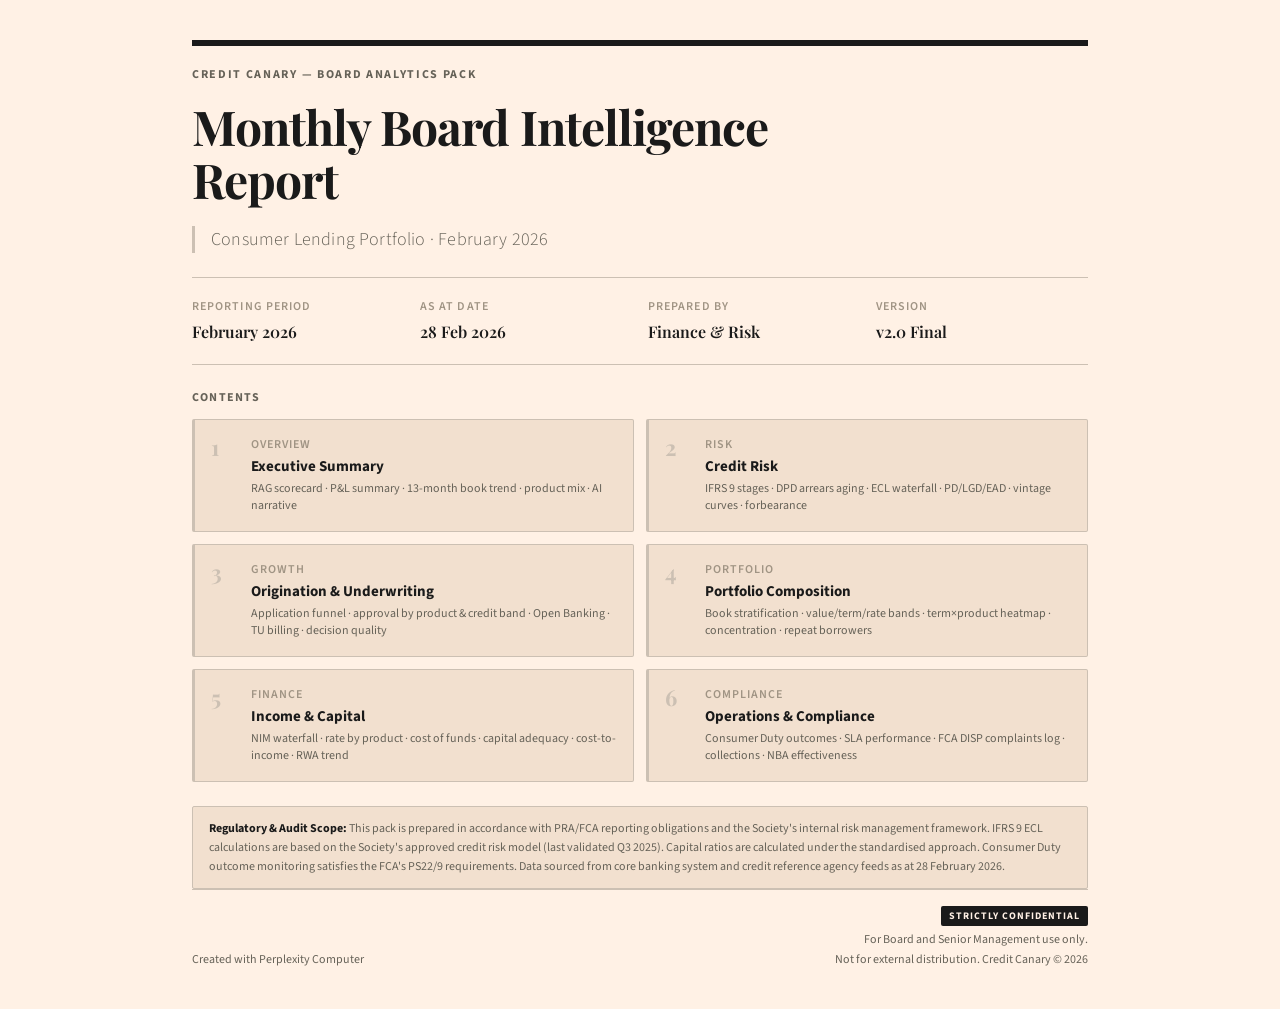
==== index.html @ 5cf8338d "Initial commit: Board Analytics Pack V2" ====
<!DOCTYPE html>
<html lang="en">
<head>
<!--
   ______                            __
  / ____/___  ____ ___  ____  __  __/ /____  _____
 / /   / __ \/ __ `__ \/ __ \/ / / / __/ _ \/ ___/
/ /___/ /_/ / / / / / / /_/ / /_/ / /_/  __/ /
\____/\____/_/ /_/ /_/ .___/\__,_/\__/\___/_/
                    /_/
        Created with Perplexity Computer
        https://www.perplexity.ai/computer
-->
<!-- Perplexity Computer Attribution — SEO Meta Tags -->
<meta name="generator" content="Perplexity Computer">
<meta name="author" content="Perplexity Computer">
<meta property="og:see_also" content="https://www.perplexity.ai/computer">
<link rel="author" href="https://www.perplexity.ai/computer">
<meta charset="UTF-8">
<meta name="viewport" content="width=device-width, initial-scale=1.0">
<title>Credit Canary — Board Analytics Pack · February 2026</title>
<link rel="stylesheet" href="style.css">
<style>
  .cover-page {
    min-height: 100vh;
    display: flex;
    flex-direction: column;
    justify-content: space-between;
    padding: var(--sp-10) var(--sp-8);
    background: var(--ft-paper);
    max-width: 960px;
    margin: 0 auto;
  }

  .cover-masthead {
    border-top: 6px solid var(--color-text);
    padding-top: var(--sp-5);
  }

  .cover-org {
    font-size: var(--text-xs);
    text-transform: uppercase;
    letter-spacing: 0.14em;
    font-weight: 700;
    color: var(--color-text-muted);
    margin-bottom: var(--sp-4);
  }

  .cover-title {
    font-family: var(--font-display);
    font-size: 3rem;
    font-weight: 700;
    line-height: 1.1;
    color: var(--color-text);
    letter-spacing: -0.02em;
    max-width: 580px;
    margin-bottom: var(--sp-5);
  }

  .cover-subtitle {
    font-size: var(--text-xl);
    color: var(--color-text-muted);
    font-weight: 300;
    letter-spacing: 0.01em;
    border-left: 3px solid var(--ft-rule);
    padding-left: var(--sp-4);
    margin-bottom: var(--sp-6);
  }

  .cover-meta-grid {
    display: grid;
    grid-template-columns: repeat(4, 1fr);
    gap: var(--sp-4);
    padding: var(--sp-5) 0;
    border-top: var(--border-rule);
    border-bottom: var(--border-rule);
    margin-bottom: var(--sp-6);
  }

  .cover-meta-item {}
  .cover-meta-label {
    font-size: var(--text-xs);
    text-transform: uppercase;
    letter-spacing: 0.09em;
    color: var(--color-text-faint);
    font-weight: 600;
    margin-bottom: 4px;
  }
  .cover-meta-value {
    font-family: var(--font-display);
    font-size: var(--text-lg);
    font-weight: 600;
    color: var(--color-text);
  }

  .cover-toc-title {
    font-size: var(--text-xs);
    text-transform: uppercase;
    letter-spacing: 0.1em;
    font-weight: 700;
    color: var(--color-text-muted);
    margin-bottom: var(--sp-3);
  }

  .toc-grid {
    display: grid;
    grid-template-columns: 1fr 1fr;
    gap: var(--sp-3);
    margin-bottom: var(--sp-6);
  }

  .toc-item {
    display: flex;
    align-items: flex-start;
    gap: var(--sp-3);
    padding: var(--sp-4);
    background: var(--ft-paper-dark);
    border: var(--border-rule);
    border-left: 3px solid var(--ft-rule);
    border-radius: var(--radius-sm);
    text-decoration: none;
    color: inherit;
    transition: border-left-color 0.15s, background 0.15s;
  }

  .toc-item:hover {
    border-left-color: var(--ft-blue);
    background: var(--ft-pink);
  }

  .toc-num {
    font-family: var(--font-display);
    font-size: var(--text-2xl);
    font-weight: 700;
    color: var(--ft-rule);
    line-height: 1;
    flex-shrink: 0;
    width: 28px;
  }

  .toc-body {}
  .toc-section {
    font-size: var(--text-xs);
    text-transform: uppercase;
    letter-spacing: 0.08em;
    color: var(--color-text-faint);
    font-weight: 600;
    margin-bottom: 2px;
  }
  .toc-name {
    font-weight: 700;
    font-size: var(--text-md);
    color: var(--color-text);
    margin-bottom: 3px;
  }
  .toc-desc {
    font-size: var(--text-xs);
    color: var(--color-text-muted);
    line-height: 1.4;
  }

  .cover-footer {
    display: flex;
    justify-content: space-between;
    align-items: flex-end;
    padding-top: var(--sp-4);
    border-top: var(--border-rule);
    font-size: var(--text-xs);
    color: var(--color-text-muted);
  }

  .confidential-block {
    text-align: right;
    line-height: 1.6;
  }

  .footer-pplx a { color: var(--color-text-muted); text-decoration: none; }
  .footer-pplx a:hover { text-decoration: underline; }

  @media print {
    .cover-page { padding: 0; min-height: auto; }
  }
</style>
</head>
<body>
<div class="cover-page">

  <!-- Masthead -->
  <div>
    <div class="cover-masthead">
      <div class="cover-org">Credit Canary &mdash; Board Analytics Pack</div>
      <h1 class="cover-title">Monthly Board Intelligence Report</h1>
      <div class="cover-subtitle">Consumer Lending Portfolio · February 2026</div>

      <div class="cover-meta-grid">
        <div class="cover-meta-item">
          <div class="cover-meta-label">Reporting Period</div>
          <div class="cover-meta-value">February 2026</div>
        </div>
        <div class="cover-meta-item">
          <div class="cover-meta-label">As at Date</div>
          <div class="cover-meta-value">28 Feb 2026</div>
        </div>
        <div class="cover-meta-item">
          <div class="cover-meta-label">Prepared By</div>
          <div class="cover-meta-value">Finance &amp; Risk</div>
        </div>
        <div class="cover-meta-item">
          <div class="cover-meta-label">Version</div>
          <div class="cover-meta-value">v2.0 Final</div>
        </div>
      </div>
    </div>

    <!-- Table of Contents -->
    <div class="cover-toc-title">Contents</div>
    <div class="toc-grid">
      <a href="page1.html" class="toc-item">
        <div class="toc-num">1</div>
        <div class="toc-body">
          <div class="toc-section">Overview</div>
          <div class="toc-name">Executive Summary</div>
          <div class="toc-desc">RAG scorecard · P&L summary · 13-month book trend · product mix · AI narrative</div>
        </div>
      </a>
      <a href="page2.html" class="toc-item">
        <div class="toc-num">2</div>
        <div class="toc-body">
          <div class="toc-section">Risk</div>
          <div class="toc-name">Credit Risk</div>
          <div class="toc-desc">IFRS 9 stages · DPD arrears aging · ECL waterfall · PD/LGD/EAD · vintage curves · forbearance</div>
        </div>
      </a>
      <a href="page3.html" class="toc-item">
        <div class="toc-num">3</div>
        <div class="toc-body">
          <div class="toc-section">Growth</div>
          <div class="toc-name">Origination &amp; Underwriting</div>
          <div class="toc-desc">Application funnel · approval by product &amp; credit band · Open Banking · TU billing · decision quality</div>
        </div>
      </a>
      <a href="page4.html" class="toc-item">
        <div class="toc-num">4</div>
        <div class="toc-body">
          <div class="toc-section">Portfolio</div>
          <div class="toc-name">Portfolio Composition</div>
          <div class="toc-desc">Book stratification · value/term/rate bands · term×product heatmap · concentration · repeat borrowers</div>
        </div>
      </a>
      <a href="page5.html" class="toc-item">
        <div class="toc-num">5</div>
        <div class="toc-body">
          <div class="toc-section">Finance</div>
          <div class="toc-name">Income &amp; Capital</div>
          <div class="toc-desc">NIM waterfall · rate by product · cost of funds · capital adequacy · cost-to-income · RWA trend</div>
        </div>
      </a>
      <a href="page6.html" class="toc-item">
        <div class="toc-num">6</div>
        <div class="toc-body">
          <div class="toc-section">Compliance</div>
          <div class="toc-name">Operations &amp; Compliance</div>
          <div class="toc-desc">Consumer Duty outcomes · SLA performance · FCA DISP complaints log · collections · NBA effectiveness</div>
        </div>
      </a>
    </div>

    <!-- Regulatory note -->
    <div style="background:var(--ft-paper-dark);border:var(--border-rule);padding:var(--sp-3) var(--sp-4);border-radius:var(--radius-sm);font-size:var(--text-xs);color:var(--color-text-muted);line-height:1.6;">
      <strong style="color:var(--color-text);">Regulatory &amp; Audit Scope:</strong>
      This pack is prepared in accordance with PRA/FCA reporting obligations and the Society's internal risk management framework.
      IFRS 9 ECL calculations are based on the Society's approved credit risk model (last validated Q3 2025).
      Capital ratios are calculated under the standardised approach. Consumer Duty outcome monitoring satisfies the FCA's PS22/9 requirements.
      Data sourced from core banking system and credit reference agency feeds as at 28 February 2026.
    </div>
  </div>

  <!-- Footer -->
  <div class="cover-footer">
    <div class="footer-pplx">
      <a href="https://www.perplexity.ai/computer" target="_blank" rel="noopener noreferrer">Created with Perplexity Computer</a>
    </div>
    <div class="confidential-block">
      <div style="font-weight:700;text-transform:uppercase;letter-spacing:0.1em;font-size:0.625rem;background:var(--color-text);color:var(--ft-paper);display:inline-block;padding:2px 8px;border-radius:2px;margin-bottom:4px;">
        Strictly Confidential
      </div><br>
      For Board and Senior Management use only.<br>
      Not for external distribution. Credit Canary &copy; 2026
    </div>
  </div>

</div>
</body>
</html>
---- style.css ----
/* ═══════════════════════════════════════════════════════════
   Credit Union Analytics Board Pack
   Financial Times-inspired design system
   ═══════════════════════════════════════════════════════════ */

/* ─── FONT IMPORTS ─────────────────────────────────────────── */
@import url('https://fonts.googleapis.com/css2?family=Playfair+Display:wght@400;600;700&family=Source+Sans+3:wght@300;400;500;600&display=swap');

/* ─── DESIGN TOKENS ────────────────────────────────────────── */
:root {
  /* FT Palette */
  --ft-paper:         #FFF1E5;   /* FT's signature warm salmon/paper */
  --ft-paper-dark:    #F2E0CF;
  --ft-pink:          #F8D6BE;
  --ft-header-bg:     #1A1A1A;   /* near-black header */
  --ft-claret:        #9A1B1B;   /* FT deep red for alerts */
  --ft-blue:          #1F6091;   /* FT data blue */
  --ft-teal:          #00757F;   /* accent */
  --ft-slate:         #4C4C4C;
  --ft-light-grey:    #E6D9CC;
  --ft-rule:          #CCC0B3;   /* divider lines */

  /* Text */
  --color-text:         #1A1A1A;
  --color-text-muted:   #666258;
  --color-text-faint:   #A09484;

  /* Semantic */
  --color-green:  #4A7C3F;
  --color-amber:  #D8722A;
  --color-red:    #9A1B1B;
  --color-green-bg: #E8F2E5;
  --color-amber-bg: #FDF0E4;
  --color-red-bg:   #FBEBEB;

  /* Typography */
  --font-display: 'Playfair Display', 'Georgia', serif;
  --font-body:    'Source Sans 3', 'Arial', sans-serif;

  /* Type scale */
  --text-xs:   0.75rem;
  --text-sm:   0.8125rem;
  --text-base: 0.875rem;
  --text-md:   0.9375rem;
  --text-lg:   1rem;
  --text-xl:   1.125rem;
  --text-2xl:  1.375rem;
  --text-3xl:  1.75rem;

  /* Spacing */
  --sp-1:  4px;
  --sp-2:  8px;
  --sp-3:  12px;
  --sp-4:  16px;
  --sp-5:  20px;
  --sp-6:  24px;
  --sp-8:  32px;
  --sp-10: 40px;

  /* Borders */
  --border-rule: 1px solid var(--ft-rule);
  --border-heavy: 2px solid var(--color-text);

  /* Radius — minimal for FT aesthetic */
  --radius-sm: 2px;
  --radius-md: 3px;
}

/* ─── RESET & BASE ─────────────────────────────────────────── */
*, *::before, *::after { box-sizing: border-box; margin: 0; padding: 0; }

html {
  -webkit-font-smoothing: antialiased;
  -moz-osx-font-smoothing: grayscale;
  font-size: 16px;
}

body {
  font-family: var(--font-body);
  font-size: var(--text-base);
  color: var(--color-text);
  background-color: var(--ft-paper);
  line-height: 1.5;
  min-height: 100vh;
}

img, canvas, svg { display: block; max-width: 100%; }
table { border-collapse: collapse; width: 100%; }
button { cursor: pointer; background: none; border: none; font: inherit; color: inherit; }

/* ─── PAGE LAYOUT ──────────────────────────────────────────── */
.pack-page {
  max-width: 960px;
  margin: 0 auto;
  padding: var(--sp-6) var(--sp-6);
  background: var(--ft-paper);
  min-height: 100vh;
}

/* ─── MASTHEAD ─────────────────────────────────────────────── */
.masthead {
  border-top: 4px solid var(--color-text);
  border-bottom: var(--border-rule);
  padding: var(--sp-3) 0;
  margin-bottom: var(--sp-5);
  display: flex;
  align-items: flex-end;
  justify-content: space-between;
  gap: var(--sp-4);
}

.masthead-brand {
  display: flex;
  align-items: center;
  gap: var(--sp-3);
}

.masthead-logo {
  display: flex;
  align-items: center;
  gap: var(--sp-2);
}

.masthead-logo svg { flex-shrink: 0; }

.masthead-title {
  font-family: var(--font-display);
  font-size: var(--text-2xl);
  font-weight: 700;
  line-height: 1.1;
  color: var(--color-text);
  letter-spacing: -0.01em;
}

.masthead-subtitle {
  font-size: var(--text-xs);
  color: var(--color-text-muted);
  text-transform: uppercase;
  letter-spacing: 0.08em;
  font-weight: 600;
  margin-top: 2px;
}

.masthead-meta {
  text-align: right;
  font-size: var(--text-xs);
  color: var(--color-text-muted);
  line-height: 1.6;
}

.masthead-meta strong {
  color: var(--color-text);
  font-weight: 600;
}

.confidential-badge {
  display: inline-block;
  font-size: 0.625rem;
  font-weight: 700;
  text-transform: uppercase;
  letter-spacing: 0.1em;
  padding: 2px 6px;
  background: var(--color-text);
  color: var(--ft-paper);
  border-radius: var(--radius-sm);
  margin-top: var(--sp-1);
}

/* ─── PAGE HEADER ──────────────────────────────────────────── */
.page-header {
  border-bottom: var(--border-heavy);
  padding-bottom: var(--sp-2);
  margin-bottom: var(--sp-5);
  display: flex;
  align-items: flex-end;
  justify-content: space-between;
}

.page-title {
  font-family: var(--font-display);
  font-size: var(--text-3xl);
  font-weight: 700;
  line-height: 1.1;
  color: var(--color-text);
}

.page-label {
  font-size: var(--text-xs);
  text-transform: uppercase;
  letter-spacing: 0.1em;
  color: var(--color-text-muted);
  font-weight: 600;
  margin-bottom: var(--sp-1);
}

.page-badge {
  font-size: var(--text-xs);
  text-transform: uppercase;
  letter-spacing: 0.08em;
  font-weight: 700;
  color: var(--color-text-muted);
  border: 1px solid var(--ft-rule);
  padding: 3px 8px;
  border-radius: var(--radius-sm);
  white-space: nowrap;
}

/* ─── SECTION HEADERS ──────────────────────────────────────── */
.section-title {
  font-family: var(--font-display);
  font-size: var(--text-xl);
  font-weight: 600;
  color: var(--color-text);
  margin-bottom: var(--sp-3);
  padding-bottom: var(--sp-2);
  border-bottom: var(--border-rule);
}

.subsection-title {
  font-size: var(--text-sm);
  font-weight: 700;
  text-transform: uppercase;
  letter-spacing: 0.08em;
  color: var(--color-text-muted);
  margin-bottom: var(--sp-3);
}

/* ─── RAG SCORECARD TILES ──────────────────────────────────── */
.rag-strip {
  display: grid;
  grid-template-columns: repeat(auto-fit, minmax(140px, 1fr));
  gap: var(--sp-3);
  margin-bottom: var(--sp-5);
}

.rag-tile {
  padding: var(--sp-4);
  border-radius: var(--radius-sm);
  border-top: 3px solid transparent;
  background: var(--ft-paper-dark);
  position: relative;
}

.rag-tile.green  { border-top-color: var(--color-green);  background: var(--color-green-bg); }
.rag-tile.amber  { border-top-color: var(--color-amber);  background: var(--color-amber-bg); }
.rag-tile.red    { border-top-color: var(--color-red);    background: var(--color-red-bg);   }

.rag-label {
  font-size: var(--text-xs);
  text-transform: uppercase;
  letter-spacing: 0.07em;
  color: var(--color-text-muted);
  font-weight: 600;
  margin-bottom: var(--sp-2);
}

.rag-value {
  font-family: var(--font-display);
  font-size: var(--text-2xl);
  font-weight: 700;
  color: var(--color-text);
  line-height: 1;
  font-variant-numeric: tabular-nums lining-nums;
  margin-bottom: var(--sp-2);
}

.rag-delta {
  font-size: var(--text-xs);
  font-weight: 600;
  display: flex;
  align-items: center;
  gap: 3px;
}

.delta-up   { color: var(--color-green); }
.delta-down { color: var(--color-red); }
.delta-flat { color: var(--color-text-muted); }

.rag-status-dot {
  width: 8px; height: 8px;
  border-radius: 50%;
  display: inline-block;
  flex-shrink: 0;
}
.green .rag-status-dot { background: var(--color-green); }
.amber .rag-status-dot { background: var(--color-amber); }
.red   .rag-status-dot { background: var(--color-red); }

/* ─── KPI STRIP ────────────────────────────────────────────── */
.kpi-strip {
  display: grid;
  grid-template-columns: repeat(auto-fit, minmax(120px, 1fr));
  gap: var(--sp-2);
  margin-bottom: var(--sp-5);
  padding: var(--sp-4);
  background: var(--ft-paper-dark);
  border: var(--border-rule);
  border-radius: var(--radius-sm);
}

.kpi-item { padding: var(--sp-2) var(--sp-3); }

.kpi-label {
  font-size: var(--text-xs);
  text-transform: uppercase;
  letter-spacing: 0.07em;
  color: var(--color-text-muted);
  font-weight: 600;
  margin-bottom: 4px;
}

.kpi-value {
  font-family: var(--font-display);
  font-size: var(--text-xl);
  font-weight: 700;
  color: var(--color-text);
  font-variant-numeric: tabular-nums lining-nums;
  line-height: 1.1;
}

.kpi-sub {
  font-size: var(--text-xs);
  color: var(--color-text-muted);
  margin-top: 2px;
}

/* ─── CHART CONTAINERS ─────────────────────────────────────── */
.chart-row {
  display: grid;
  gap: var(--sp-4);
  margin-bottom: var(--sp-5);
}

.chart-row-3 { grid-template-columns: repeat(3, 1fr); }
.chart-row-2 { grid-template-columns: repeat(2, 1fr); }
.chart-row-21 { grid-template-columns: 2fr 1fr; }
.chart-row-12 { grid-template-columns: 1fr 2fr; }

.chart-panel {
  background: var(--ft-paper-dark);
  border: var(--border-rule);
  border-radius: var(--radius-sm);
  padding: var(--sp-4);
}

.chart-panel-title {
  font-size: var(--text-sm);
  font-weight: 700;
  text-transform: uppercase;
  letter-spacing: 0.07em;
  color: var(--color-text-muted);
  margin-bottom: var(--sp-3);
  border-bottom: var(--border-rule);
  padding-bottom: var(--sp-2);
}

.chart-canvas-wrap {
  position: relative;
}

/* ─── TABLES ───────────────────────────────────────────────── */
.data-table {
  width: 100%;
  font-size: var(--text-sm);
  margin-bottom: var(--sp-4);
}

.data-table thead {
  border-top: 2px solid var(--color-text);
  border-bottom: 1px solid var(--color-text);
}

.data-table th {
  font-size: var(--text-xs);
  text-transform: uppercase;
  letter-spacing: 0.08em;
  font-weight: 700;
  color: var(--color-text-muted);
  padding: var(--sp-2) var(--sp-3);
  text-align: left;
  white-space: nowrap;
}

.data-table th.num, .data-table td.num { text-align: right; font-variant-numeric: tabular-nums lining-nums; }

.data-table td {
  padding: var(--sp-2) var(--sp-3);
  border-bottom: 1px solid var(--ft-light-grey);
  vertical-align: middle;
  font-variant-numeric: tabular-nums lining-nums;
}

.data-table tbody tr:last-child td { border-bottom: 2px solid var(--color-text); }
.data-table tbody tr:hover td { background: var(--ft-pink); }

.cell-change.positive { color: var(--color-green); font-weight: 600; }
.cell-change.negative { color: var(--color-red);   font-weight: 600; }

.rag-pill {
  display: inline-flex;
  align-items: center;
  gap: 4px;
  padding: 2px 7px;
  border-radius: var(--radius-sm);
  font-size: var(--text-xs);
  font-weight: 700;
}
.rag-pill.green { background: var(--color-green-bg); color: var(--color-green); }
.rag-pill.amber { background: var(--color-amber-bg); color: var(--color-amber); }
.rag-pill.red   { background: var(--color-red-bg);   color: var(--color-red);   }

/* ─── FUNNEL ───────────────────────────────────────────────── */
.funnel-wrap {
  display: flex;
  flex-direction: column;
  align-items: center;
  gap: var(--sp-2);
  padding: var(--sp-4);
}

.funnel-step {
  width: 100%;
  text-align: center;
  padding: var(--sp-3);
  background: var(--ft-blue);
  color: white;
  border-radius: var(--radius-sm);
  transition: opacity 0.2s;
}

.funnel-step:hover { opacity: 0.9; }

.funnel-step-label {
  font-size: var(--text-xs);
  text-transform: uppercase;
  letter-spacing: 0.08em;
  opacity: 0.85;
  margin-bottom: 2px;
}

.funnel-step-value {
  font-family: var(--font-display);
  font-size: var(--text-xl);
  font-weight: 700;
  font-variant-numeric: tabular-nums;
}

.funnel-step-pct {
  font-size: var(--text-xs);
  opacity: 0.85;
}

.funnel-arrow {
  font-size: var(--text-xs);
  color: var(--color-text-muted);
  text-align: center;
}

/* ─── NARRATIVE BOX ────────────────────────────────────────── */
.narrative-box {
  background: var(--ft-paper-dark);
  border-left: 3px solid var(--color-text);
  padding: var(--sp-4) var(--sp-5);
  margin-bottom: var(--sp-5);
  font-size: var(--text-md);
  line-height: 1.65;
  color: var(--color-text);
}

.narrative-box p + p { margin-top: var(--sp-3); }

/* ─── PERIOD SELECTOR (screen only) ───────────────────────── */
.period-selector {
  display: flex;
  gap: var(--sp-2);
  margin-bottom: var(--sp-5);
  flex-wrap: wrap;
}

.period-btn {
  padding: var(--sp-2) var(--sp-4);
  font-size: var(--text-sm);
  font-weight: 600;
  border: 1px solid var(--ft-rule);
  background: var(--ft-paper);
  color: var(--color-text-muted);
  border-radius: var(--radius-sm);
  cursor: pointer;
  transition: all 0.15s;
}

.period-btn:hover { background: var(--ft-paper-dark); color: var(--color-text); }
.period-btn.active {
  background: var(--color-text);
  color: var(--ft-paper);
  border-color: var(--color-text);
}

/* ─── FILTER BAR (screen only) ─────────────────────────────── */
.filter-bar {
  display: flex;
  gap: var(--sp-3);
  align-items: center;
  padding: var(--sp-3) var(--sp-4);
  background: var(--ft-paper-dark);
  border: var(--border-rule);
  border-radius: var(--radius-sm);
  margin-bottom: var(--sp-5);
  flex-wrap: wrap;
}

.filter-label {
  font-size: var(--text-xs);
  font-weight: 700;
  text-transform: uppercase;
  letter-spacing: 0.08em;
  color: var(--color-text-muted);
  white-space: nowrap;
}

.filter-select {
  padding: 5px 10px;
  font-family: var(--font-body);
  font-size: var(--text-sm);
  border: var(--border-rule);
  background: var(--ft-paper);
  color: var(--color-text);
  border-radius: var(--radius-sm);
  cursor: pointer;
  min-width: 140px;
}

.filter-select:focus {
  outline: 2px solid var(--ft-blue);
  outline-offset: 1px;
}

/* ─── SPARKLINES ───────────────────────────────────────────── */
.sparkline-cell canvas { display: inline-block; vertical-align: middle; }

/* ─── PROGRESS BARS ────────────────────────────────────────── */
.bar-track {
  height: 6px;
  background: var(--ft-light-grey);
  border-radius: var(--radius-sm);
  overflow: hidden;
  margin-top: 4px;
}

.bar-fill {
  height: 100%;
  background: var(--ft-blue);
  border-radius: var(--radius-sm);
  transition: width 0.6s ease;
}

/* ─── COHORT TABLE ─────────────────────────────────────────── */
.cohort-active  { background: #d6eaf8; color: #1F6091; font-weight: 600; }
.cohort-paid    { background: #d4efdf; color: #1e8449; font-weight: 600; }
.cohort-arrears { background: #fadbd8; color: #922b21; font-weight: 600; }

/* ─── IFRS9 STAGES ─────────────────────────────────────────── */
.stage1 { border-left: 3px solid var(--color-green); }
.stage2 { border-left: 3px solid var(--color-amber); }
.stage3 { border-left: 3px solid var(--color-red); }

/* ─── VARIANCE COLUMNS ─────────────────────────────────────── */
.variance-fav   { color: var(--color-green); font-weight: 600; }
.variance-unfav { color: var(--color-red);   font-weight: 600; }

/* ─── FOOTER ───────────────────────────────────────────────── */
.pack-footer {
  margin-top: var(--sp-6);
  border-top: var(--border-rule);
  padding-top: var(--sp-3);
  display: flex;
  justify-content: space-between;
  align-items: center;
  font-size: var(--text-xs);
  color: var(--color-text-muted);
  gap: var(--sp-4);
  flex-wrap: wrap;
}

.footer-pplx a {
  color: var(--color-text-muted);
  text-decoration: none;
}
.footer-pplx a:hover { text-decoration: underline; }

/* ─── PAGE NAV (screen only) ────────────────────────────────── */
.page-nav {
  display: flex;
  gap: var(--sp-2);
  margin-bottom: var(--sp-5);
  flex-wrap: wrap;
}

.nav-link {
  padding: var(--sp-2) var(--sp-3);
  font-size: var(--text-xs);
  font-weight: 600;
  text-transform: uppercase;
  letter-spacing: 0.07em;
  text-decoration: none;
  color: var(--color-text-muted);
  border-bottom: 2px solid transparent;
  transition: all 0.15s;
}

.nav-link:hover { color: var(--color-text); border-bottom-color: var(--ft-rule); }
.nav-link.active { color: var(--color-text); border-bottom-color: var(--color-text); }

/* ─── DIVIDER ──────────────────────────────────────────────── */
.divider {
  border: none;
  border-top: var(--border-rule);
  margin: var(--sp-5) 0;
}

/* ─── MISC UTILITIES ───────────────────────────────────────── */
.text-right { text-align: right; }
.text-center { text-align: center; }
.text-muted { color: var(--color-text-muted); }
.text-sm { font-size: var(--text-sm); }
.text-xs { font-size: var(--text-xs); }
.font-display { font-family: var(--font-display); }
.font-bold { font-weight: 700; }
.mt-3 { margin-top: var(--sp-3); }
.mt-4 { margin-top: var(--sp-4); }
.mt-5 { margin-top: var(--sp-5); }
.mb-3 { margin-bottom: var(--sp-3); }
.mb-4 { margin-bottom: var(--sp-4); }
.mb-5 { margin-bottom: var(--sp-5); }

/* Two-column layout helper */
.two-col { display: grid; grid-template-columns: 1fr 1fr; gap: var(--sp-4); }
.three-col { display: grid; grid-template-columns: 1fr 1fr 1fr; gap: var(--sp-4); }

/* ─── PRINT MEDIA ───────────────────────────────────────────── */
@media print {
  @page {
    size: A4 portrait;
    margin: 15mm 12mm;
  }

  /* Hide interactive chrome */
  .no-print,
  .period-selector,
  .filter-bar,
  .page-nav { display: none !important; }

  .pack-page {
    max-width: 100%;
    padding: 0;
    background: white;
    min-height: auto;
  }

  body { background: white; }

  /* Page breaks */
  .page-break { page-break-before: always; break-before: page; }

  /* Charts fit within page */
  canvas { max-width: 100% !important; }

  /* RAG tiles — solid fills survive B&W */
  .rag-tile.green { background: #d5e8d4 !important; -webkit-print-color-adjust: exact; print-color-adjust: exact; }
  .rag-tile.amber { background: #ffe6cc !important; -webkit-print-color-adjust: exact; print-color-adjust: exact; }
  .rag-tile.red   { background: #f8cecc !important; -webkit-print-color-adjust: exact; print-color-adjust: exact; }

  /* Ensure all backgrounds print */
  * { -webkit-print-color-adjust: exact !important; print-color-adjust: exact !important; }

  /* Keep tables together where possible */
  table { page-break-inside: avoid; }
  thead { display: table-header-group; }
}

/* ─── AI NARRATIVE SECTION ─────────────────────────────────── */
.narrative-section {
  margin-top: var(--sp-6);
  border-top: var(--border-rule);
  padding-top: var(--sp-4);
}

.narrative-header {
  display: flex;
  align-items: center;
  justify-content: space-between;
  margin-bottom: var(--sp-3);
  gap: var(--sp-4);
  flex-wrap: wrap;
}

.narrative-label {
  font-size: var(--text-xs);
  font-weight: 700;
  text-transform: uppercase;
  letter-spacing: 0.09em;
  color: var(--color-text-muted);
  display: flex;
  align-items: center;
  gap: var(--sp-2);
}

.narrative-label::before {
  content: '';
  display: inline-block;
  width: 3px;
  height: 14px;
  background: var(--color-text);
  border-radius: 1px;
}

.ai-generate-btn {
  display: inline-flex;
  align-items: center;
  gap: var(--sp-2);
  padding: var(--sp-2) var(--sp-4);
  font-family: var(--font-body);
  font-size: var(--text-xs);
  font-weight: 700;
  text-transform: uppercase;
  letter-spacing: 0.08em;
  background: var(--color-text);
  color: var(--ft-paper);
  border: none;
  border-radius: var(--radius-sm);
  cursor: pointer;
  transition: opacity 0.15s;
}

.ai-generate-btn:hover  { opacity: 0.85; }
.ai-generate-btn:disabled { opacity: 0.5; cursor: not-allowed; }

.narrative-textarea {
  width: 100%;
  min-height: 110px;
  padding: var(--sp-4);
  font-family: var(--font-body);
  font-size: var(--text-md);
  line-height: 1.65;
  color: var(--color-text);
  background: var(--ft-paper-dark);
  border: var(--border-rule);
  border-left: 3px solid var(--color-text);
  border-radius: var(--radius-sm);
  resize: vertical;
  outline: none;
  transition: border-color 0.15s;
}

.narrative-textarea:focus {
  border-color: var(--ft-blue);
  border-left-color: var(--ft-blue);
}

.narrative-textarea::placeholder { color: var(--color-text-faint); font-style: italic; }

.narrative-hint {
  font-size: var(--text-xs);
  color: var(--color-text-faint);
  margin-top: var(--sp-2);
  font-style: italic;
}

/* ─── WATERFALL CHART ───────────────────────────────────────── */
.waterfall-item {
  display: flex;
  align-items: center;
  gap: var(--sp-3);
  padding: var(--sp-2) 0;
  border-bottom: 1px solid var(--ft-light-grey);
  font-size: var(--text-sm);
}

.waterfall-label { flex: 0 0 160px; color: var(--color-text-muted); font-weight: 600; font-size: var(--text-xs); text-transform: uppercase; letter-spacing: 0.06em; }
.waterfall-bar-wrap { flex: 1; height: 20px; background: var(--ft-light-grey); border-radius: var(--radius-sm); overflow: hidden; position: relative; }
.waterfall-bar-fill { height: 100%; border-radius: var(--radius-sm); transition: width 0.5s ease; }
.waterfall-value { flex: 0 0 80px; text-align: right; font-variant-numeric: tabular-nums; font-weight: 700; }
.waterfall-rate  { flex: 0 0 60px; text-align: right; font-size: var(--text-xs); color: var(--color-text-muted); }

/* ─── HEATMAP TABLE ─────────────────────────────────────────── */
.heatmap-table td {
  text-align: center;
  font-size: var(--text-xs);
  font-variant-numeric: tabular-nums;
}

.heat-0  { background: #F0F7FF; color: #1a5580; }
.heat-1  { background: #D6EAF8; color: #1F6091; }
.heat-2  { background: #A9CCE3; color: #1F6091; font-weight: 600; }
.heat-3  { background: #7FB3D3; color: #fff; font-weight: 700; }
.heat-4  { background: #5499C2; color: #fff; font-weight: 700; }
.heat-5  { background: #1F6091; color: #fff; font-weight: 700; }

/* ─── FUNNEL V2 ─────────────────────────────────────────────── */
.funnel-v2 { display: flex; flex-direction: column; gap: var(--sp-1); }

.funnel-v2-step {
  display: flex;
  align-items: center;
  gap: var(--sp-3);
  padding: var(--sp-2) var(--sp-3);
  border-radius: var(--radius-sm);
  background: var(--ft-blue);
  color: white;
  position: relative;
}

.funnel-v2-label { font-size: var(--text-xs); font-weight: 700; text-transform: uppercase; letter-spacing: 0.07em; flex: 1; opacity: 0.9; }
.funnel-v2-count { font-family: var(--font-display); font-size: var(--text-xl); font-weight: 700; flex: 0 0 60px; text-align: right; font-variant-numeric: tabular-nums; }
.funnel-v2-pct   { font-size: var(--text-xs); opacity: 0.8; flex: 0 0 48px; text-align: right; }
.funnel-v2-drop  { font-size: var(--text-xs); color: var(--color-text-faint); text-align: center; padding: 2px 0; }

/* ─── ECHELON CARD ──────────────────────────────────────────── */
.echelon-grid {
  display: grid;
  grid-template-columns: repeat(3, 1fr);
  gap: var(--sp-3);
  margin-bottom: var(--sp-4);
}

.echelon-card {
  padding: var(--sp-3);
  border: var(--border-rule);
  border-radius: var(--radius-sm);
  background: var(--ft-paper-dark);
  border-top: 3px solid var(--ft-rule);
}

.echelon-card.primary { border-top-color: var(--ft-blue); }
.echelon-card.warning { border-top-color: var(--color-amber); }
.echelon-card.danger  { border-top-color: var(--color-red); }
.echelon-card.success { border-top-color: var(--color-green); }

.echelon-label { font-size: var(--text-xs); text-transform: uppercase; letter-spacing: 0.07em; color: var(--color-text-muted); font-weight: 600; margin-bottom: var(--sp-1); }
.echelon-value { font-family: var(--font-display); font-size: var(--text-2xl); font-weight: 700; color: var(--color-text); line-height: 1; font-variant-numeric: tabular-nums lining-nums; margin-bottom: var(--sp-1); }
.echelon-sub   { font-size: var(--text-xs); color: var(--color-text-muted); }

/* ─── PRINT: AI NARRATIVE ───────────────────────────────────── */
@media print {
  .narrative-textarea { display: none !important; }
  .ai-generate-btn    { display: none !important; }
  .narrative-print-p  { display: block !important; }
  .narrative-hint     { display: none !important; }
}

@media screen {
  .narrative-print-p { display: none; }
}

/* ─── RESPONSIVE ────────────────────────────────────────────── */
@media (max-width: 768px) {
  .chart-row-3, .chart-row-2, .chart-row-21, .chart-row-12,
  .two-col, .three-col { grid-template-columns: 1fr; }
  .rag-strip { grid-template-columns: repeat(2, 1fr); }
  .kpi-strip { grid-template-columns: repeat(2, 1fr); }
}
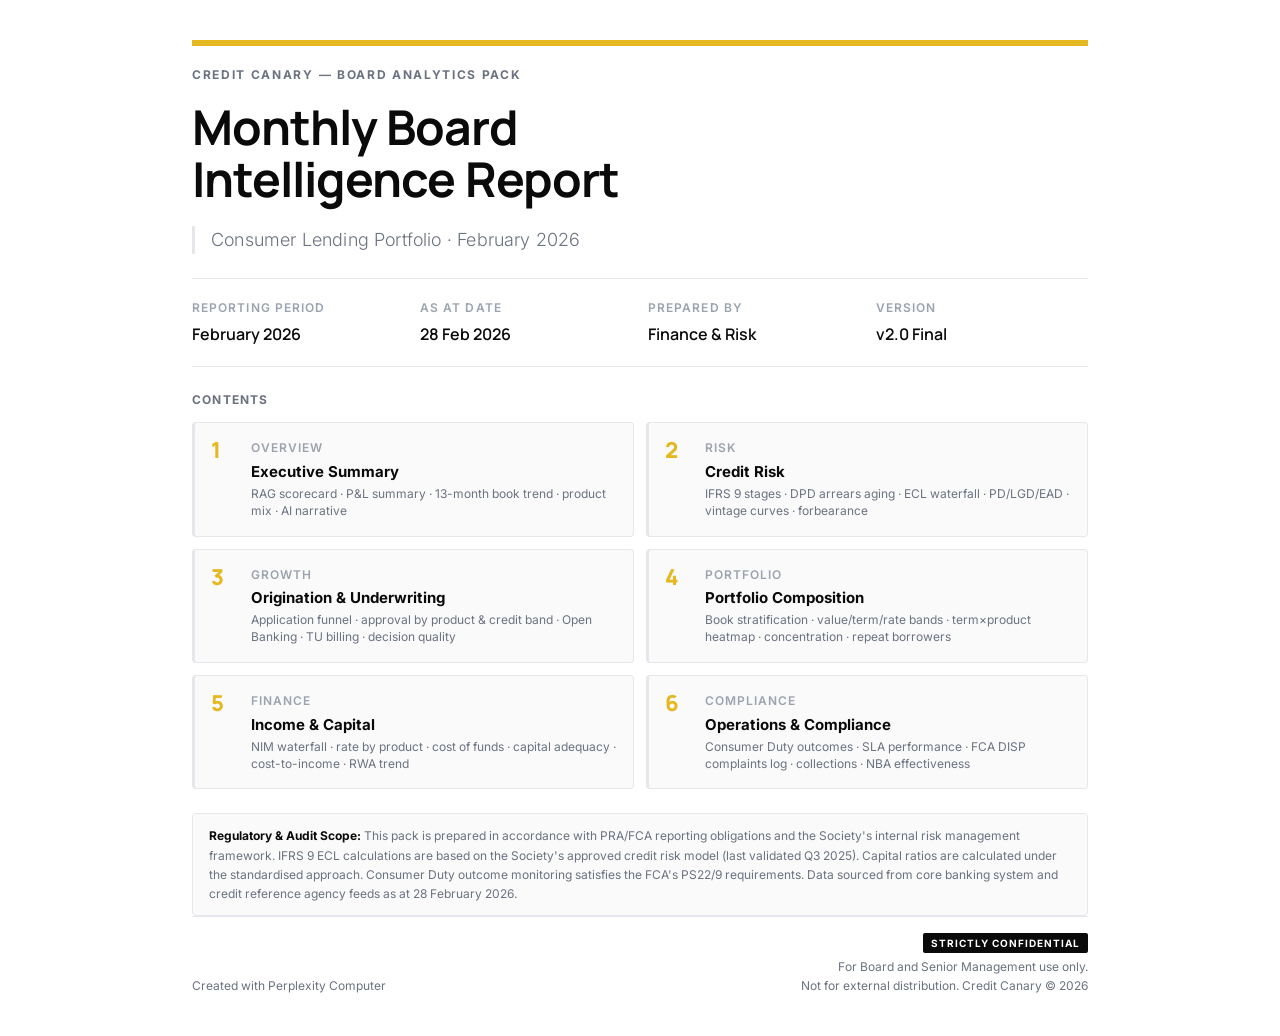
==== commit 2a6af0cc: "Reskin: gold accent on neutrals, Manrope/Inter type, pill buttons" ====
--- a/index.html
+++ b/index.html
@@ -33,7 +33,7 @@
   }
 
   .cover-masthead {
-    border-top: 6px solid var(--color-text);
+    border-top: 6px solid var(--brand-gold);
     padding-top: var(--sp-5);
   }
 
@@ -124,15 +124,15 @@
   }
 
   .toc-item:hover {
-    border-left-color: var(--ft-blue);
-    background: var(--ft-pink);
+    border-left-color: var(--brand-gold);
+    background: var(--brand-gold-tint);
   }
 
   .toc-num {
     font-family: var(--font-display);
     font-size: var(--text-2xl);
-    font-weight: 700;
-    color: var(--ft-rule);
+    font-weight: 800;
+    color: var(--brand-gold);
     line-height: 1;
     flex-shrink: 0;
     width: 28px;
--- a/style.css
+++ b/style.css
@@ -1,41 +1,46 @@
 /* ═══════════════════════════════════════════════════════════
    Credit Union Analytics Board Pack
-   Financial Times-inspired design system
+   Modern financial design system — gold accent on neutrals
    ═══════════════════════════════════════════════════════════ */
 
 /* ─── FONT IMPORTS ─────────────────────────────────────────── */
-@import url('https://fonts.googleapis.com/css2?family=Playfair+Display:wght@400;600;700&family=Source+Sans+3:wght@300;400;500;600&display=swap');
+@import url('https://fonts.googleapis.com/css2?family=Manrope:wght@500;600;700;800&family=Inter:wght@400;500;600;700&display=swap');
 
 /* ─── DESIGN TOKENS ────────────────────────────────────────── */
 :root {
-  /* FT Palette */
-  --ft-paper:         #FFF1E5;   /* FT's signature warm salmon/paper */
-  --ft-paper-dark:    #F2E0CF;
-  --ft-pink:          #F8D6BE;
-  --ft-header-bg:     #1A1A1A;   /* near-black header */
-  --ft-claret:        #9A1B1B;   /* FT deep red for alerts */
-  --ft-blue:          #1F6091;   /* FT data blue */
-  --ft-teal:          #00757F;   /* accent */
-  --ft-slate:         #4C4C4C;
-  --ft-light-grey:    #E6D9CC;
-  --ft-rule:          #CCC0B3;   /* divider lines */
+  /* Core palette (variable names kept for back-compat; values reskinned) */
+  --ft-paper:         #FFFFFF;   /* main page background */
+  --ft-paper-dark:    #FAFAFA;   /* panel / card background */
+  --ft-pink:          #FFF7DD;   /* warm hover tint */
+  --ft-header-bg:     #000000;   /* true black header */
+  --ft-claret:        #C0392B;   /* alert red */
+  --ft-blue:          #111111;   /* near-black for data-viz fills */
+  --ft-teal:          #E5B821;   /* brand gold (reassigned accent) */
+  --ft-slate:         #4B5563;
+  --ft-light-grey:    #EAEAEA;
+  --ft-rule:          #E5E7EB;   /* divider lines */
+
+  /* Brand */
+  --brand-gold:       #E5B821;
+  --brand-gold-dark:  #B8911A;
+  --brand-gold-tint:  #FFF4C9;
 
   /* Text */
-  --color-text:         #1A1A1A;
-  --color-text-muted:   #666258;
-  --color-text-faint:   #A09484;
+  --color-text:         #0A0A0A;
+  --color-text-muted:   #6B7280;
+  --color-text-faint:   #9CA3AF;
 
   /* Semantic */
-  --color-green:  #4A7C3F;
-  --color-amber:  #D8722A;
-  --color-red:    #9A1B1B;
-  --color-green-bg: #E8F2E5;
-  --color-amber-bg: #FDF0E4;
-  --color-red-bg:   #FBEBEB;
+  --color-green:  #1B7A3D;
+  --color-amber:  #D97706;
+  --color-red:    #C0392B;
+  --color-green-bg: #E8F4EB;
+  --color-amber-bg: #FEF3E2;
+  --color-red-bg:   #FBECEA;
 
   /* Typography */
-  --font-display: 'Playfair Display', 'Georgia', serif;
-  --font-body:    'Source Sans 3', 'Arial', sans-serif;
+  --font-display: 'Manrope', system-ui, -apple-system, 'Helvetica Neue', sans-serif;
+  --font-body:    'Inter', system-ui, -apple-system, 'Helvetica Neue', sans-serif;
 
   /* Type scale */
   --text-xs:   0.75rem;
@@ -61,9 +66,11 @@
   --border-rule: 1px solid var(--ft-rule);
   --border-heavy: 2px solid var(--color-text);
 
-  /* Radius — minimal for FT aesthetic */
-  --radius-sm: 2px;
-  --radius-md: 3px;
+  /* Radius — softer, more contemporary */
+  --radius-sm: 4px;
+  --radius-md: 8px;
+  --radius-lg: 12px;
+  --radius-pill: 999px;
 }
 
 /* ─── RESET & BASE ─────────────────────────────────────────── */
@@ -80,7 +87,7 @@
   font-size: var(--text-base);
   color: var(--color-text);
   background-color: var(--ft-paper);
-  line-height: 1.5;
+  line-height: 1.55;
   min-height: 100vh;
 }
 
@@ -99,9 +106,9 @@
 
 /* ─── MASTHEAD ─────────────────────────────────────────────── */
 .masthead {
-  border-top: 4px solid var(--color-text);
+  border-top: 4px solid var(--brand-gold);
   border-bottom: var(--border-rule);
-  padding: var(--sp-3) 0;
+  padding: var(--sp-4) 0;
   margin-bottom: var(--sp-5);
   display: flex;
   align-items: flex-end;
@@ -126,17 +133,17 @@
 .masthead-title {
   font-family: var(--font-display);
   font-size: var(--text-2xl);
-  font-weight: 700;
+  font-weight: 800;
   line-height: 1.1;
   color: var(--color-text);
-  letter-spacing: -0.01em;
+  letter-spacing: -0.02em;
 }
 
 .masthead-subtitle {
   font-size: var(--text-xs);
   color: var(--color-text-muted);
   text-transform: uppercase;
-  letter-spacing: 0.08em;
+  letter-spacing: 0.1em;
   font-weight: 600;
   margin-top: 2px;
 }
@@ -159,37 +166,49 @@
   font-weight: 700;
   text-transform: uppercase;
   letter-spacing: 0.1em;
-  padding: 2px 6px;
+  padding: 3px 10px;
   background: var(--color-text);
-  color: var(--ft-paper);
-  border-radius: var(--radius-sm);
+  color: var(--brand-gold);
+  border-radius: var(--radius-pill);
   margin-top: var(--sp-1);
 }
 
 /* ─── PAGE HEADER ──────────────────────────────────────────── */
 .page-header {
-  border-bottom: var(--border-heavy);
-  padding-bottom: var(--sp-2);
+  border-bottom: 2px solid var(--color-text);
+  padding-bottom: var(--sp-3);
   margin-bottom: var(--sp-5);
   display: flex;
   align-items: flex-end;
   justify-content: space-between;
+  position: relative;
+}
+
+.page-header::after {
+  content: '';
+  position: absolute;
+  bottom: -2px;
+  left: 0;
+  width: 64px;
+  height: 2px;
+  background: var(--brand-gold);
 }
 
 .page-title {
   font-family: var(--font-display);
   font-size: var(--text-3xl);
-  font-weight: 700;
+  font-weight: 800;
   line-height: 1.1;
   color: var(--color-text);
+  letter-spacing: -0.02em;
 }
 
 .page-label {
   font-size: var(--text-xs);
   text-transform: uppercase;
-  letter-spacing: 0.1em;
-  color: var(--color-text-muted);
-  font-weight: 600;
+  letter-spacing: 0.12em;
+  color: var(--color-text-muted);
+  font-weight: 700;
   margin-bottom: var(--sp-1);
 }
 
@@ -198,10 +217,11 @@
   text-transform: uppercase;
   letter-spacing: 0.08em;
   font-weight: 700;
-  color: var(--color-text-muted);
-  border: 1px solid var(--ft-rule);
-  padding: 3px 8px;
-  border-radius: var(--radius-sm);
+  color: var(--color-text);
+  background: var(--brand-gold-tint);
+  border: 1px solid var(--brand-gold);
+  padding: 4px 12px;
+  border-radius: var(--radius-pill);
   white-space: nowrap;
 }
 
@@ -209,18 +229,19 @@
 .section-title {
   font-family: var(--font-display);
   font-size: var(--text-xl);
-  font-weight: 600;
+  font-weight: 700;
   color: var(--color-text);
   margin-bottom: var(--sp-3);
   padding-bottom: var(--sp-2);
   border-bottom: var(--border-rule);
+  letter-spacing: -0.01em;
 }
 
 .subsection-title {
   font-size: var(--text-sm);
   font-weight: 700;
   text-transform: uppercase;
-  letter-spacing: 0.08em;
+  letter-spacing: 0.1em;
   color: var(--color-text-muted);
   margin-bottom: var(--sp-3);
 }
@@ -235,10 +256,16 @@
 
 .rag-tile {
   padding: var(--sp-4);
-  border-radius: var(--radius-sm);
-  border-top: 3px solid transparent;
+  border-radius: var(--radius-md);
+  border: 1px solid var(--ft-rule);
+  border-top: 3px solid var(--ft-rule);
   background: var(--ft-paper-dark);
   position: relative;
+  transition: box-shadow 0.2s, transform 0.15s;
+}
+
+.rag-tile:hover {
+  box-shadow: 0 4px 14px rgba(0,0,0,0.06);
 }
 
 .rag-tile.green  { border-top-color: var(--color-green);  background: var(--color-green-bg); }
@@ -248,20 +275,21 @@
 .rag-label {
   font-size: var(--text-xs);
   text-transform: uppercase;
-  letter-spacing: 0.07em;
-  color: var(--color-text-muted);
-  font-weight: 600;
+  letter-spacing: 0.09em;
+  color: var(--color-text-muted);
+  font-weight: 700;
   margin-bottom: var(--sp-2);
 }
 
 .rag-value {
   font-family: var(--font-display);
   font-size: var(--text-2xl);
-  font-weight: 700;
+  font-weight: 800;
   color: var(--color-text);
   line-height: 1;
   font-variant-numeric: tabular-nums lining-nums;
   margin-bottom: var(--sp-2);
+  letter-spacing: -0.02em;
 }
 
 .rag-delta {
@@ -295,7 +323,7 @@
   padding: var(--sp-4);
   background: var(--ft-paper-dark);
   border: var(--border-rule);
-  border-radius: var(--radius-sm);
+  border-radius: var(--radius-md);
 }
 
 .kpi-item { padding: var(--sp-2) var(--sp-3); }
@@ -303,19 +331,20 @@
 .kpi-label {
   font-size: var(--text-xs);
   text-transform: uppercase;
-  letter-spacing: 0.07em;
-  color: var(--color-text-muted);
-  font-weight: 600;
+  letter-spacing: 0.09em;
+  color: var(--color-text-muted);
+  font-weight: 700;
   margin-bottom: 4px;
 }
 
 .kpi-value {
   font-family: var(--font-display);
   font-size: var(--text-xl);
-  font-weight: 700;
+  font-weight: 800;
   color: var(--color-text);
   font-variant-numeric: tabular-nums lining-nums;
   line-height: 1.1;
+  letter-spacing: -0.02em;
 }
 
 .kpi-sub {
@@ -339,7 +368,7 @@
 .chart-panel {
   background: var(--ft-paper-dark);
   border: var(--border-rule);
-  border-radius: var(--radius-sm);
+  border-radius: var(--radius-md);
   padding: var(--sp-4);
 }
 
@@ -347,7 +376,7 @@
   font-size: var(--text-sm);
   font-weight: 700;
   text-transform: uppercase;
-  letter-spacing: 0.07em;
+  letter-spacing: 0.09em;
   color: var(--color-text-muted);
   margin-bottom: var(--sp-3);
   border-bottom: var(--border-rule);
@@ -373,7 +402,7 @@
 .data-table th {
   font-size: var(--text-xs);
   text-transform: uppercase;
-  letter-spacing: 0.08em;
+  letter-spacing: 0.1em;
   font-weight: 700;
   color: var(--color-text-muted);
   padding: var(--sp-2) var(--sp-3);
@@ -391,7 +420,7 @@
 }
 
 .data-table tbody tr:last-child td { border-bottom: 2px solid var(--color-text); }
-.data-table tbody tr:hover td { background: var(--ft-pink); }
+.data-table tbody tr:hover td { background: var(--brand-gold-tint); }
 
 .cell-change.positive { color: var(--color-green); font-weight: 600; }
 .cell-change.negative { color: var(--color-red);   font-weight: 600; }
@@ -400,8 +429,8 @@
   display: inline-flex;
   align-items: center;
   gap: 4px;
-  padding: 2px 7px;
-  border-radius: var(--radius-sm);
+  padding: 3px 10px;
+  border-radius: var(--radius-pill);
   font-size: var(--text-xs);
   font-weight: 700;
 }
@@ -422,9 +451,9 @@
   width: 100%;
   text-align: center;
   padding: var(--sp-3);
-  background: var(--ft-blue);
-  color: white;
-  border-radius: var(--radius-sm);
+  background: var(--color-text);
+  color: var(--ft-paper);
+  border-radius: var(--radius-md);
   transition: opacity 0.2s;
 }
 
@@ -433,16 +462,18 @@
 .funnel-step-label {
   font-size: var(--text-xs);
   text-transform: uppercase;
-  letter-spacing: 0.08em;
+  letter-spacing: 0.09em;
   opacity: 0.85;
   margin-bottom: 2px;
+  font-weight: 600;
 }
 
 .funnel-step-value {
   font-family: var(--font-display);
   font-size: var(--text-xl);
-  font-weight: 700;
+  font-weight: 800;
   font-variant-numeric: tabular-nums;
+  letter-spacing: -0.02em;
 }
 
 .funnel-step-pct {
@@ -459,12 +490,14 @@
 /* ─── NARRATIVE BOX ────────────────────────────────────────── */
 .narrative-box {
   background: var(--ft-paper-dark);
-  border-left: 3px solid var(--color-text);
+  border: 1px solid var(--ft-rule);
+  border-left: 3px solid var(--brand-gold);
   padding: var(--sp-4) var(--sp-5);
   margin-bottom: var(--sp-5);
   font-size: var(--text-md);
   line-height: 1.65;
   color: var(--color-text);
+  border-radius: var(--radius-md);
 }
 
 .narrative-box p + p { margin-top: var(--sp-3); }
@@ -478,22 +511,23 @@
 }
 
 .period-btn {
-  padding: var(--sp-2) var(--sp-4);
+  padding: 8px 18px;
   font-size: var(--text-sm);
   font-weight: 600;
   border: 1px solid var(--ft-rule);
   background: var(--ft-paper);
   color: var(--color-text-muted);
-  border-radius: var(--radius-sm);
+  border-radius: var(--radius-pill);
   cursor: pointer;
   transition: all 0.15s;
 }
 
-.period-btn:hover { background: var(--ft-paper-dark); color: var(--color-text); }
+.period-btn:hover { background: var(--brand-gold-tint); color: var(--color-text); border-color: var(--brand-gold); }
 .period-btn.active {
-  background: var(--color-text);
-  color: var(--ft-paper);
-  border-color: var(--color-text);
+  background: var(--brand-gold);
+  color: var(--color-text);
+  border-color: var(--brand-gold);
+  font-weight: 700;
 }
 
 /* ─── FILTER BAR (screen only) ─────────────────────────────── */
@@ -504,7 +538,7 @@
   padding: var(--sp-3) var(--sp-4);
   background: var(--ft-paper-dark);
   border: var(--border-rule);
-  border-radius: var(--radius-sm);
+  border-radius: var(--radius-md);
   margin-bottom: var(--sp-5);
   flex-wrap: wrap;
 }
@@ -513,13 +547,13 @@
   font-size: var(--text-xs);
   font-weight: 700;
   text-transform: uppercase;
-  letter-spacing: 0.08em;
+  letter-spacing: 0.1em;
   color: var(--color-text-muted);
   white-space: nowrap;
 }
 
 .filter-select {
-  padding: 5px 10px;
+  padding: 6px 12px;
   font-family: var(--font-body);
   font-size: var(--text-sm);
   border: var(--border-rule);
@@ -531,8 +565,9 @@
 }
 
 .filter-select:focus {
-  outline: 2px solid var(--ft-blue);
+  outline: 2px solid var(--brand-gold);
   outline-offset: 1px;
+  border-color: var(--brand-gold);
 }
 
 /* ─── SPARKLINES ───────────────────────────────────────────── */
@@ -542,22 +577,22 @@
 .bar-track {
   height: 6px;
   background: var(--ft-light-grey);
-  border-radius: var(--radius-sm);
+  border-radius: var(--radius-pill);
   overflow: hidden;
   margin-top: 4px;
 }
 
 .bar-fill {
   height: 100%;
-  background: var(--ft-blue);
-  border-radius: var(--radius-sm);
+  background: var(--color-text);
+  border-radius: var(--radius-pill);
   transition: width 0.6s ease;
 }
 
 /* ─── COHORT TABLE ─────────────────────────────────────────── */
-.cohort-active  { background: #d6eaf8; color: #1F6091; font-weight: 600; }
-.cohort-paid    { background: #d4efdf; color: #1e8449; font-weight: 600; }
-.cohort-arrears { background: #fadbd8; color: #922b21; font-weight: 600; }
+.cohort-active  { background: var(--brand-gold-tint); color: var(--brand-gold-dark); font-weight: 600; }
+.cohort-paid    { background: #D4EFDF; color: #1E8449; font-weight: 600; }
+.cohort-arrears { background: #FADBD8; color: #922B21; font-weight: 600; }
 
 /* ─── IFRS9 STAGES ─────────────────────────────────────────── */
 .stage1 { border-left: 3px solid var(--color-green); }
@@ -599,17 +634,17 @@
 .nav-link {
   padding: var(--sp-2) var(--sp-3);
   font-size: var(--text-xs);
-  font-weight: 600;
-  text-transform: uppercase;
-  letter-spacing: 0.07em;
+  font-weight: 700;
+  text-transform: uppercase;
+  letter-spacing: 0.09em;
   text-decoration: none;
   color: var(--color-text-muted);
   border-bottom: 2px solid transparent;
   transition: all 0.15s;
 }
 
-.nav-link:hover { color: var(--color-text); border-bottom-color: var(--ft-rule); }
-.nav-link.active { color: var(--color-text); border-bottom-color: var(--color-text); }
+.nav-link:hover { color: var(--color-text); border-bottom-color: var(--brand-gold); }
+.nav-link.active { color: var(--color-text); border-bottom-color: var(--brand-gold); }
 
 /* ─── DIVIDER ──────────────────────────────────────────────── */
 .divider {
@@ -666,9 +701,9 @@
   canvas { max-width: 100% !important; }
 
   /* RAG tiles — solid fills survive B&W */
-  .rag-tile.green { background: #d5e8d4 !important; -webkit-print-color-adjust: exact; print-color-adjust: exact; }
-  .rag-tile.amber { background: #ffe6cc !important; -webkit-print-color-adjust: exact; print-color-adjust: exact; }
-  .rag-tile.red   { background: #f8cecc !important; -webkit-print-color-adjust: exact; print-color-adjust: exact; }
+  .rag-tile.green { background: #D5E8D4 !important; -webkit-print-color-adjust: exact; print-color-adjust: exact; }
+  .rag-tile.amber { background: #FFE6CC !important; -webkit-print-color-adjust: exact; print-color-adjust: exact; }
+  .rag-tile.red   { background: #F8CECC !important; -webkit-print-color-adjust: exact; print-color-adjust: exact; }
 
   /* Ensure all backgrounds print */
   * { -webkit-print-color-adjust: exact !important; print-color-adjust: exact !important; }
@@ -698,7 +733,7 @@
   font-size: var(--text-xs);
   font-weight: 700;
   text-transform: uppercase;
-  letter-spacing: 0.09em;
+  letter-spacing: 0.11em;
   color: var(--color-text-muted);
   display: flex;
   align-items: center;
@@ -710,7 +745,7 @@
   display: inline-block;
   width: 3px;
   height: 14px;
-  background: var(--color-text);
+  background: var(--brand-gold);
   border-radius: 1px;
 }
 
@@ -718,21 +753,21 @@
   display: inline-flex;
   align-items: center;
   gap: var(--sp-2);
-  padding: var(--sp-2) var(--sp-4);
+  padding: 8px 18px;
   font-family: var(--font-body);
   font-size: var(--text-xs);
   font-weight: 700;
   text-transform: uppercase;
-  letter-spacing: 0.08em;
-  background: var(--color-text);
-  color: var(--ft-paper);
-  border: none;
-  border-radius: var(--radius-sm);
+  letter-spacing: 0.09em;
+  background: var(--brand-gold);
+  color: var(--color-text);
+  border: 1px solid var(--brand-gold);
+  border-radius: var(--radius-pill);
   cursor: pointer;
-  transition: opacity 0.15s;
-}
-
-.ai-generate-btn:hover  { opacity: 0.85; }
+  transition: all 0.15s;
+}
+
+.ai-generate-btn:hover  { background: var(--color-text); color: var(--brand-gold); border-color: var(--color-text); }
 .ai-generate-btn:disabled { opacity: 0.5; cursor: not-allowed; }
 
 .narrative-textarea {
@@ -745,16 +780,17 @@
   color: var(--color-text);
   background: var(--ft-paper-dark);
   border: var(--border-rule);
-  border-left: 3px solid var(--color-text);
-  border-radius: var(--radius-sm);
+  border-left: 3px solid var(--brand-gold);
+  border-radius: var(--radius-md);
   resize: vertical;
   outline: none;
-  transition: border-color 0.15s;
+  transition: border-color 0.15s, box-shadow 0.15s;
 }
 
 .narrative-textarea:focus {
-  border-color: var(--ft-blue);
-  border-left-color: var(--ft-blue);
+  border-color: var(--brand-gold);
+  border-left-color: var(--brand-gold);
+  box-shadow: 0 0 0 3px rgba(229, 184, 33, 0.15);
 }
 
 .narrative-textarea::placeholder { color: var(--color-text-faint); font-style: italic; }
@@ -776,7 +812,7 @@
   font-size: var(--text-sm);
 }
 
-.waterfall-label { flex: 0 0 160px; color: var(--color-text-muted); font-weight: 600; font-size: var(--text-xs); text-transform: uppercase; letter-spacing: 0.06em; }
+.waterfall-label { flex: 0 0 160px; color: var(--color-text-muted); font-weight: 600; font-size: var(--text-xs); text-transform: uppercase; letter-spacing: 0.08em; }
 .waterfall-bar-wrap { flex: 1; height: 20px; background: var(--ft-light-grey); border-radius: var(--radius-sm); overflow: hidden; position: relative; }
 .waterfall-bar-fill { height: 100%; border-radius: var(--radius-sm); transition: width 0.5s ease; }
 .waterfall-value { flex: 0 0 80px; text-align: right; font-variant-numeric: tabular-nums; font-weight: 700; }
@@ -789,12 +825,12 @@
   font-variant-numeric: tabular-nums;
 }
 
-.heat-0  { background: #F0F7FF; color: #1a5580; }
-.heat-1  { background: #D6EAF8; color: #1F6091; }
-.heat-2  { background: #A9CCE3; color: #1F6091; font-weight: 600; }
-.heat-3  { background: #7FB3D3; color: #fff; font-weight: 700; }
-.heat-4  { background: #5499C2; color: #fff; font-weight: 700; }
-.heat-5  { background: #1F6091; color: #fff; font-weight: 700; }
+.heat-0  { background: #FAFAFA; color: #6B7280; }
+.heat-1  { background: #F3F4F6; color: #4B5563; }
+.heat-2  { background: #FFF4C9; color: #7A6200; font-weight: 600; }
+.heat-3  { background: #F4D35E; color: #3D2F00; font-weight: 700; }
+.heat-4  { background: #E5B821; color: #1A1400; font-weight: 700; }
+.heat-5  { background: #0A0A0A; color: #E5B821; font-weight: 700; }
 
 /* ─── FUNNEL V2 ─────────────────────────────────────────────── */
 .funnel-v2 { display: flex; flex-direction: column; gap: var(--sp-1); }
@@ -804,14 +840,14 @@
   align-items: center;
   gap: var(--sp-3);
   padding: var(--sp-2) var(--sp-3);
-  border-radius: var(--radius-sm);
-  background: var(--ft-blue);
-  color: white;
+  border-radius: var(--radius-md);
+  background: var(--color-text);
+  color: var(--ft-paper);
   position: relative;
 }
 
-.funnel-v2-label { font-size: var(--text-xs); font-weight: 700; text-transform: uppercase; letter-spacing: 0.07em; flex: 1; opacity: 0.9; }
-.funnel-v2-count { font-family: var(--font-display); font-size: var(--text-xl); font-weight: 700; flex: 0 0 60px; text-align: right; font-variant-numeric: tabular-nums; }
+.funnel-v2-label { font-size: var(--text-xs); font-weight: 700; text-transform: uppercase; letter-spacing: 0.08em; flex: 1; opacity: 0.9; }
+.funnel-v2-count { font-family: var(--font-display); font-size: var(--text-xl); font-weight: 800; flex: 0 0 60px; text-align: right; font-variant-numeric: tabular-nums; letter-spacing: -0.02em; }
 .funnel-v2-pct   { font-size: var(--text-xs); opacity: 0.8; flex: 0 0 48px; text-align: right; }
 .funnel-v2-drop  { font-size: var(--text-xs); color: var(--color-text-faint); text-align: center; padding: 2px 0; }
 
@@ -826,18 +862,18 @@
 .echelon-card {
   padding: var(--sp-3);
   border: var(--border-rule);
-  border-radius: var(--radius-sm);
+  border-radius: var(--radius-md);
   background: var(--ft-paper-dark);
   border-top: 3px solid var(--ft-rule);
 }
 
-.echelon-card.primary { border-top-color: var(--ft-blue); }
+.echelon-card.primary { border-top-color: var(--brand-gold); }
 .echelon-card.warning { border-top-color: var(--color-amber); }
 .echelon-card.danger  { border-top-color: var(--color-red); }
 .echelon-card.success { border-top-color: var(--color-green); }
 
-.echelon-label { font-size: var(--text-xs); text-transform: uppercase; letter-spacing: 0.07em; color: var(--color-text-muted); font-weight: 600; margin-bottom: var(--sp-1); }
-.echelon-value { font-family: var(--font-display); font-size: var(--text-2xl); font-weight: 700; color: var(--color-text); line-height: 1; font-variant-numeric: tabular-nums lining-nums; margin-bottom: var(--sp-1); }
+.echelon-label { font-size: var(--text-xs); text-transform: uppercase; letter-spacing: 0.09em; color: var(--color-text-muted); font-weight: 700; margin-bottom: var(--sp-1); }
+.echelon-value { font-family: var(--font-display); font-size: var(--text-2xl); font-weight: 800; color: var(--color-text); line-height: 1; font-variant-numeric: tabular-nums lining-nums; margin-bottom: var(--sp-1); letter-spacing: -0.02em; }
 .echelon-sub   { font-size: var(--text-xs); color: var(--color-text-muted); }
 
 /* ─── PRINT: AI NARRATIVE ───────────────────────────────────── */
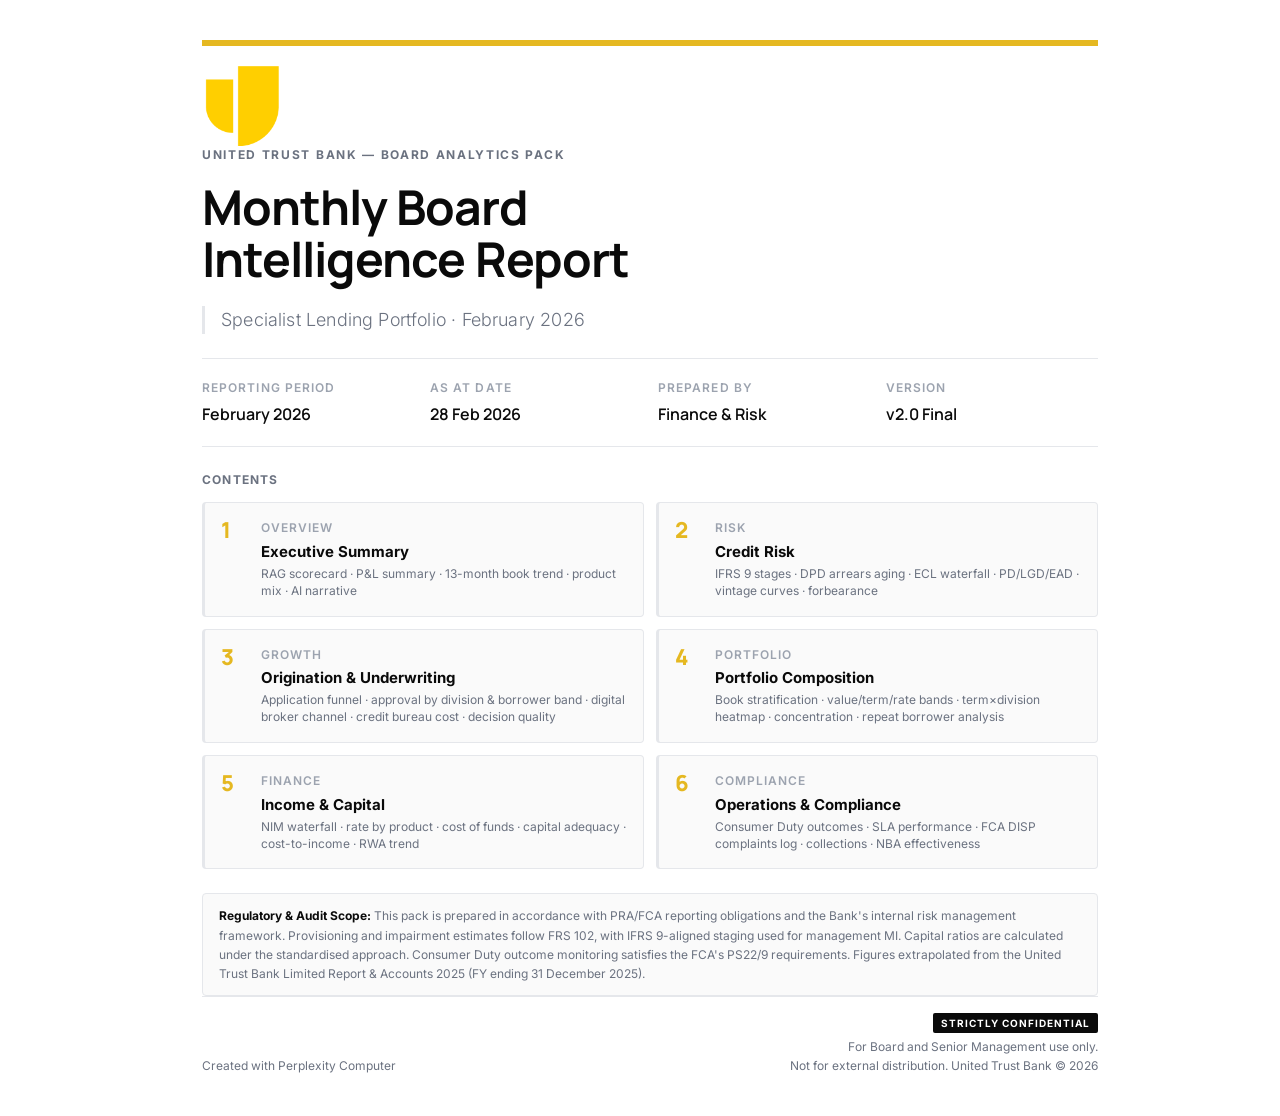
==== commit 99186375: "Re-skin as UTB board pack: UTB FY25 data, full-width 1300px, UTB logo" ====
--- a/index.html
+++ b/index.html
@@ -18,7 +18,7 @@
 <link rel="author" href="https://www.perplexity.ai/computer">
 <meta charset="UTF-8">
 <meta name="viewport" content="width=device-width, initial-scale=1.0">
-<title>Credit Canary — Board Analytics Pack · February 2026</title>
+<title>United Trust Bank — Board Analytics Pack · February 2026</title>
 <link rel="stylesheet" href="style.css">
 <style>
   .cover-page {
@@ -188,9 +188,10 @@
   <!-- Masthead -->
   <div>
     <div class="cover-masthead">
-      <div class="cover-org">Credit Canary &mdash; Board Analytics Pack</div>
+      <div class="cover-logo"><img src="assets/utb-mark.png" alt="United Trust Bank" width="80" height="80"></div>
+      <div class="cover-org">United Trust Bank &mdash; Board Analytics Pack</div>
       <h1 class="cover-title">Monthly Board Intelligence Report</h1>
-      <div class="cover-subtitle">Consumer Lending Portfolio · February 2026</div>
+      <div class="cover-subtitle">Specialist Lending Portfolio · February 2026</div>
 
       <div class="cover-meta-grid">
         <div class="cover-meta-item">
@@ -236,7 +237,7 @@
         <div class="toc-body">
           <div class="toc-section">Growth</div>
           <div class="toc-name">Origination &amp; Underwriting</div>
-          <div class="toc-desc">Application funnel · approval by product &amp; credit band · Open Banking · TU billing · decision quality</div>
+          <div class="toc-desc">Application funnel · approval by division &amp; borrower band · digital broker channel · credit bureau cost · decision quality</div>
         </div>
       </a>
       <a href="page4.html" class="toc-item">
@@ -244,7 +245,7 @@
         <div class="toc-body">
           <div class="toc-section">Portfolio</div>
           <div class="toc-name">Portfolio Composition</div>
-          <div class="toc-desc">Book stratification · value/term/rate bands · term×product heatmap · concentration · repeat borrowers</div>
+          <div class="toc-desc">Book stratification · value/term/rate bands · term×division heatmap · concentration · repeat borrower analysis</div>
         </div>
       </a>
       <a href="page5.html" class="toc-item">
@@ -268,10 +269,10 @@
     <!-- Regulatory note -->
     <div style="background:var(--ft-paper-dark);border:var(--border-rule);padding:var(--sp-3) var(--sp-4);border-radius:var(--radius-sm);font-size:var(--text-xs);color:var(--color-text-muted);line-height:1.6;">
       <strong style="color:var(--color-text);">Regulatory &amp; Audit Scope:</strong>
-      This pack is prepared in accordance with PRA/FCA reporting obligations and the Society's internal risk management framework.
-      IFRS 9 ECL calculations are based on the Society's approved credit risk model (last validated Q3 2025).
+      This pack is prepared in accordance with PRA/FCA reporting obligations and the Bank's internal risk management framework.
+      Provisioning and impairment estimates follow FRS 102, with IFRS 9-aligned staging used for management MI.
       Capital ratios are calculated under the standardised approach. Consumer Duty outcome monitoring satisfies the FCA's PS22/9 requirements.
-      Data sourced from core banking system and credit reference agency feeds as at 28 February 2026.
+      Figures extrapolated from the United Trust Bank Limited Report &amp; Accounts 2025 (FY ending 31 December 2025).
     </div>
   </div>
 
@@ -285,7 +286,7 @@
         Strictly Confidential
       </div><br>
       For Board and Senior Management use only.<br>
-      Not for external distribution. Credit Canary &copy; 2026
+      Not for external distribution. United Trust Bank &copy; 2026
     </div>
   </div>
 
--- a/style.css
+++ b/style.css
@@ -96,10 +96,14 @@
 button { cursor: pointer; background: none; border: none; font: inherit; color: inherit; }
 
 /* ─── PAGE LAYOUT ──────────────────────────────────────────── */
+html, body { min-width: 1300px; }
+
 .pack-page {
-  max-width: 960px;
+  width: 100%;
+  max-width: none;
+  min-width: 1300px;
   margin: 0 auto;
-  padding: var(--sp-6) var(--sp-6);
+  padding: var(--sp-6) var(--sp-8);
   background: var(--ft-paper);
   min-height: 100vh;
 }
@@ -889,9 +893,17 @@
 }
 
 /* ─── RESPONSIVE ────────────────────────────────────────────── */
-@media (max-width: 768px) {
-  .chart-row-3, .chart-row-2, .chart-row-21, .chart-row-12,
-  .two-col, .three-col { grid-template-columns: 1fr; }
-  .rag-strip { grid-template-columns: repeat(2, 1fr); }
-  .kpi-strip { grid-template-columns: repeat(2, 1fr); }
-}
+/* Dashboard has a fixed minimum width of 1300px — below this users scroll horizontally */
+@media print {
+  html, body, .pack-page { min-width: 0; }
+}
+
+/* ─── MASTHEAD LOGO (UTB monogram) ──────────────────────────── */
+.masthead-logo img,
+.cover-logo img {
+  display: block;
+  height: 56px;
+  width: auto;
+}
+
+.cover-logo img { height: 80px; }
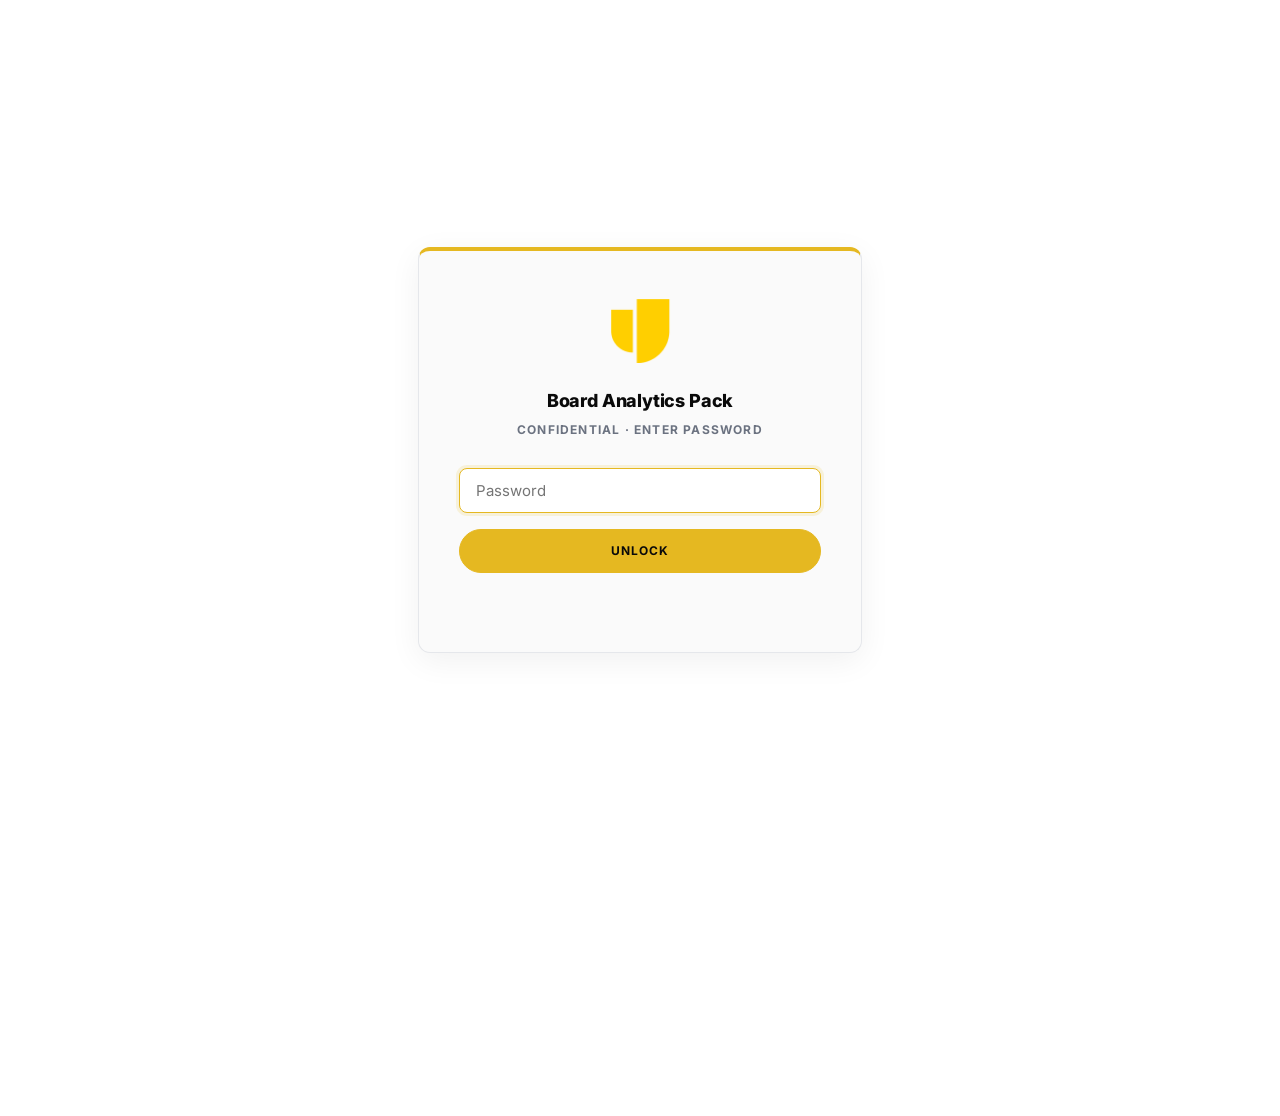
==== commit 5a4b497e: "Add client-side password gate (password: Woodhurst)" ====
--- a/index.html
+++ b/index.html
@@ -181,6 +181,7 @@
     .cover-page { padding: 0; min-height: auto; }
   }
 </style>
+<script src="auth.js"></script>
 </head>
 <body>
 <div class="cover-page">
